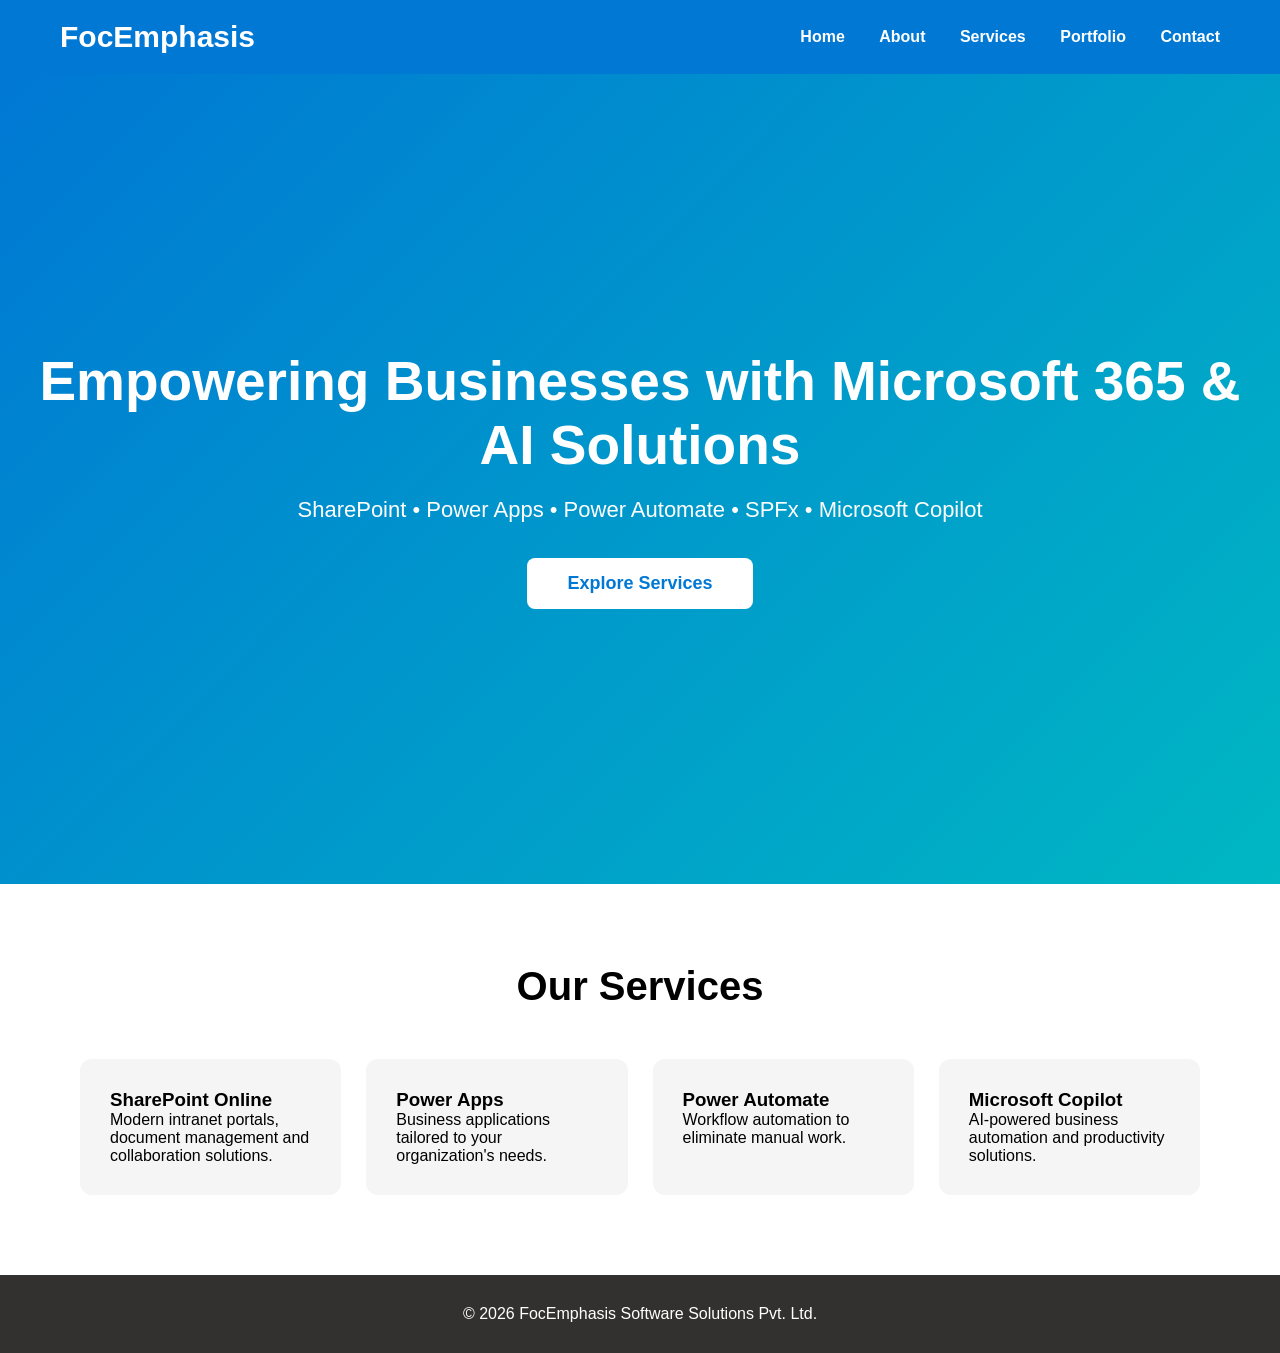
==== index.html @ 1444a5cd "Add files via upload" ====
<!DOCTYPE html>
<html lang="en">
<head>
<meta charset="UTF-8">
<meta name="viewport" content="width=device-width, initial-scale=1.0">

<title>FocEmphasis Software Solutions</title>

<style>

*{
margin:0;
padding:0;
box-sizing:border-box;
font-family:Segoe UI, sans-serif;
}

body{
background:#f5f7fa;
}

header{
background:#0078D4;
padding:20px 60px;
display:flex;
justify-content:space-between;
align-items:center;
color:white;
}

header h2{
font-size:30px;
}

nav a{
color:white;
text-decoration:none;
margin-left:30px;
font-weight:600;
}

.hero{

height:90vh;
display:flex;
justify-content:center;
align-items:center;
text-align:center;
background:linear-gradient(135deg,#0078D4,#00B7C3);
color:white;
padding:20px;

}

.hero h1{

font-size:55px;
margin-bottom:20px;

}

.hero p{

font-size:22px;
margin-bottom:35px;

}

button{

background:white;
color:#0078D4;
padding:15px 40px;
border:none;
border-radius:8px;
font-size:18px;
cursor:pointer;
font-weight:bold;

}

button:hover{

background:#e6f3ff;

}

.services{

padding:80px;
background:white;

}

.services h2{

text-align:center;
margin-bottom:50px;
font-size:40px;

}

.cards{

display:grid;
grid-template-columns:repeat(auto-fit,minmax(250px,1fr));
gap:25px;

}

.card{

background:#f5f5f5;
padding:30px;
border-radius:12px;
transition:.3s;

}

.card:hover{

transform:translateY(-8px);
box-shadow:0 10px 20px rgba(0,0,0,.15);

}

footer{

background:#323130;
color:white;
text-align:center;
padding:30px;

}

</style>

</head>

<body>

<header>

<h2>FocEmphasis</h2>

<nav>

<a href="#">Home</a>

<a href="#">About</a>

<a href="#">Services</a>

<a href="#">Portfolio</a>

<a href="#">Contact</a>

</nav>

</header>

<section class="hero">

<div>

<h1>Empowering Businesses with Microsoft 365 & AI Solutions</h1>

<p>SharePoint • Power Apps • Power Automate • SPFx • Microsoft Copilot</p>

<button>Explore Services</button>

</div>

</section>

<section class="services">

<h2>Our Services</h2>

<div class="cards">

<div class="card">
<h3>SharePoint Online</h3>
<p>Modern intranet portals, document management and collaboration solutions.</p>
</div>

<div class="card">
<h3>Power Apps</h3>
<p>Business applications tailored to your organization's needs.</p>
</div>

<div class="card">
<h3>Power Automate</h3>
<p>Workflow automation to eliminate manual work.</p>
</div>

<div class="card">
<h3>Microsoft Copilot</h3>
<p>AI-powered business automation and productivity solutions.</p>
</div>

</div>

</section>

<footer>

<p>© 2026 FocEmphasis Software Solutions Pvt. Ltd.</p>

</footer>

</body>
</html>
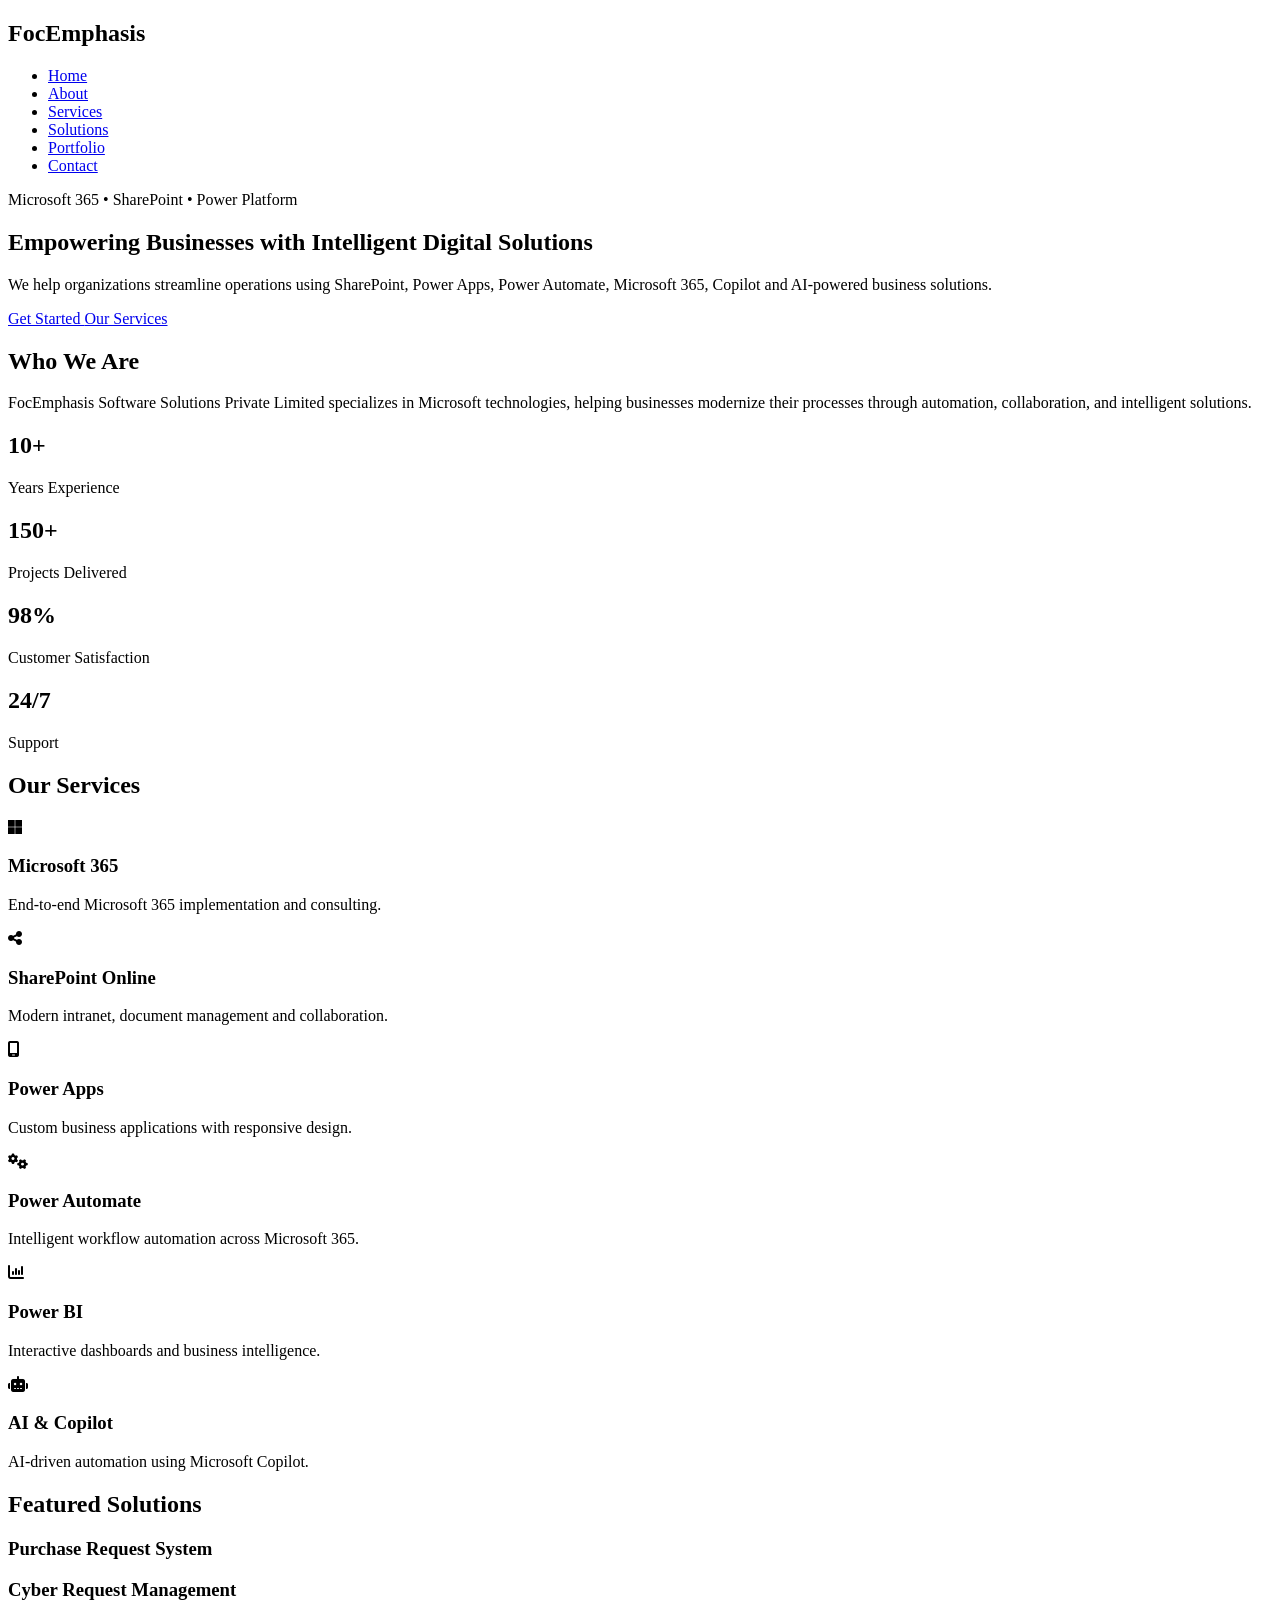
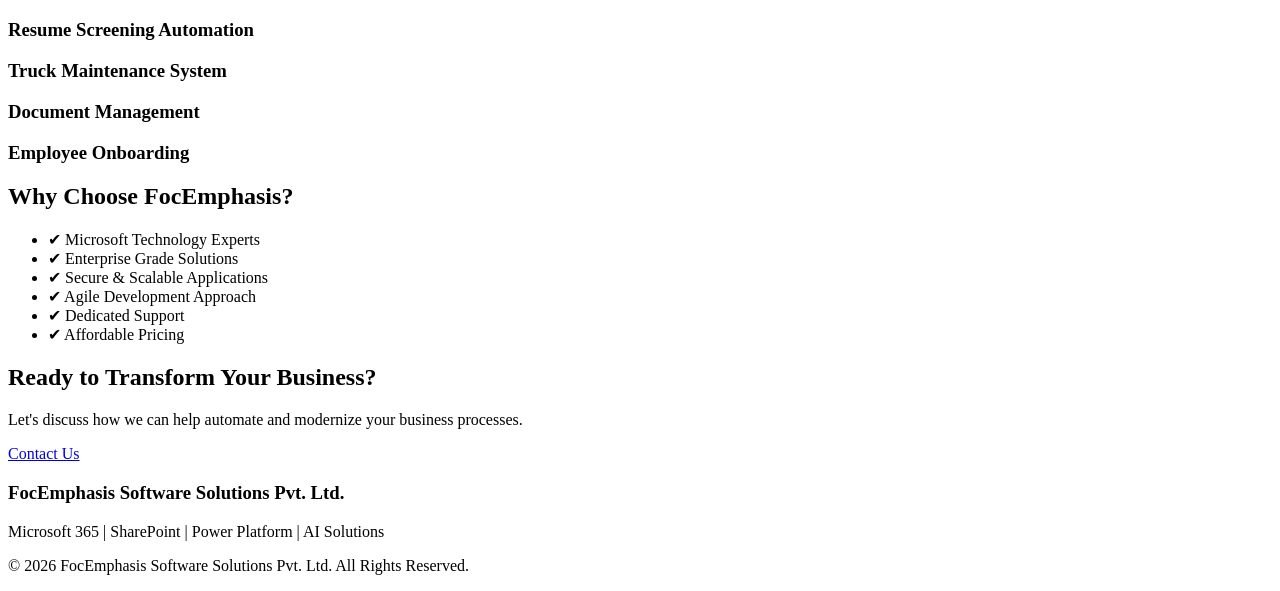
==== commit 7bf059de: "Add files via upload" ====
--- a/index.html
+++ b/index.html
@@ -1,213 +1,435 @@
 <!DOCTYPE html>
 <html lang="en">
+
 <head>
-<meta charset="UTF-8">
-<meta name="viewport" content="width=device-width, initial-scale=1.0">
-
-<title>FocEmphasis Software Solutions</title>
-
-<style>
-
-*{
-margin:0;
-padding:0;
-box-sizing:border-box;
-font-family:Segoe UI, sans-serif;
-}
-
-body{
-background:#f5f7fa;
-}
-
-header{
-background:#0078D4;
-padding:20px 60px;
-display:flex;
-justify-content:space-between;
-align-items:center;
-color:white;
-}
-
-header h2{
-font-size:30px;
-}
-
-nav a{
-color:white;
-text-decoration:none;
-margin-left:30px;
-font-weight:600;
-}
-
-.hero{
-
-height:90vh;
-display:flex;
-justify-content:center;
-align-items:center;
-text-align:center;
-background:linear-gradient(135deg,#0078D4,#00B7C3);
-color:white;
-padding:20px;
-
-}
-
-.hero h1{
-
-font-size:55px;
-margin-bottom:20px;
-
-}
-
-.hero p{
-
-font-size:22px;
-margin-bottom:35px;
-
-}
-
-button{
-
-background:white;
-color:#0078D4;
-padding:15px 40px;
-border:none;
-border-radius:8px;
-font-size:18px;
-cursor:pointer;
-font-weight:bold;
-
-}
-
-button:hover{
-
-background:#e6f3ff;
-
-}
-
-.services{
-
-padding:80px;
-background:white;
-
-}
-
-.services h2{
-
-text-align:center;
-margin-bottom:50px;
-font-size:40px;
-
-}
-
-.cards{
-
-display:grid;
-grid-template-columns:repeat(auto-fit,minmax(250px,1fr));
-gap:25px;
-
-}
-
-.card{
-
-background:#f5f5f5;
-padding:30px;
-border-radius:12px;
-transition:.3s;
-
-}
-
-.card:hover{
-
-transform:translateY(-8px);
-box-shadow:0 10px 20px rgba(0,0,0,.15);
-
-}
-
-footer{
-
-background:#323130;
-color:white;
-text-align:center;
-padding:30px;
-
-}
-
-</style>
+
+    <meta charset="UTF-8">
+    <meta name="viewport" content="width=device-width, initial-scale=1.0">
+
+    <title>FocEmphasis Software Solutions Pvt. Ltd.</title>
+
+    <meta name="description"
+        content="Microsoft 365, SharePoint, Power Platform, AI and Business Process Automation Services">
+
+    <link rel="stylesheet" href="assets/css/style.css">
+
+    <link rel="preconnect" href="https://fonts.googleapis.com">
+
+    <link rel="preconnect" href="https://fonts.gstatic.com" crossorigin>
+
+    <link href="https://fonts.googleapis.com/css2?family=Poppins:wght@300;400;500;600;700&display=swap"
+        rel="stylesheet">
+
+    <link rel="stylesheet"
+        href="https://cdnjs.cloudflare.com/ajax/libs/font-awesome/6.7.2/css/all.min.css">
 
 </head>
 
 <body>
 
-<header>
-
-<h2>FocEmphasis</h2>
-
-<nav>
-
-<a href="#">Home</a>
-
-<a href="#">About</a>
-
-<a href="#">Services</a>
-
-<a href="#">Portfolio</a>
-
-<a href="#">Contact</a>
-
-</nav>
-
-</header>
-
-<section class="hero">
-
-<div>
-
-<h1>Empowering Businesses with Microsoft 365 & AI Solutions</h1>
-
-<p>SharePoint • Power Apps • Power Automate • SPFx • Microsoft Copilot</p>
-
-<button>Explore Services</button>
-
-</div>
-
-</section>
-
-<section class="services">
-
-<h2>Our Services</h2>
-
-<div class="cards">
-
-<div class="card">
-<h3>SharePoint Online</h3>
-<p>Modern intranet portals, document management and collaboration solutions.</p>
-</div>
-
-<div class="card">
-<h3>Power Apps</h3>
-<p>Business applications tailored to your organization's needs.</p>
-</div>
-
-<div class="card">
-<h3>Power Automate</h3>
-<p>Workflow automation to eliminate manual work.</p>
-</div>
-
-<div class="card">
-<h3>Microsoft Copilot</h3>
-<p>AI-powered business automation and productivity solutions.</p>
-</div>
-
-</div>
-
-</section>
-
-<footer>
-
-<p>© 2026 FocEmphasis Software Solutions Pvt. Ltd.</p>
-
-</footer>
+    <!-- ========================= -->
+    <!-- Header -->
+    <!-- ========================= -->
+
+    <header>
+
+        <div class="container">
+
+            <div class="logo">
+
+                <h2>FocEmphasis</h2>
+
+            </div>
+
+            <nav>
+
+                <ul>
+
+                    <li><a href="#">Home</a></li>
+
+                    <li><a href="about.html">About</a></li>
+
+                    <li><a href="services.html">Services</a></li>
+
+                    <li><a href="solutions.html">Solutions</a></li>
+
+                    <li><a href="portfolio.html">Portfolio</a></li>
+
+                    <li><a href="contact.html">Contact</a></li>
+
+                </ul>
+
+            </nav>
+
+        </div>
+
+    </header>
+
+    <!-- ========================= -->
+    <!-- Hero -->
+    <!-- ========================= -->
+
+    <section class="hero">
+
+        <div class="container hero-content">
+
+            <div>
+
+                <span class="tag">
+
+                    Microsoft 365 • SharePoint • Power Platform
+
+                </span>
+
+                <h1>
+
+                    Empowering Businesses with Intelligent Digital Solutions
+
+                </h1>
+
+                <p>
+
+                    We help organizations streamline operations using
+                    SharePoint, Power Apps, Power Automate, Microsoft 365,
+                    Copilot and AI-powered business solutions.
+
+                </p>
+
+                <div class="hero-buttons">
+
+                    <a href="contact.html" class="btn-primary">
+
+                        Get Started
+
+                    </a>
+
+                    <a href="services.html" class="btn-secondary">
+
+                        Our Services
+
+                    </a>
+
+                </div>
+
+            </div>
+
+        </div>
+
+    </section>
+
+    <!-- ========================= -->
+    <!-- About -->
+    <!-- ========================= -->
+
+    <section class="about-preview">
+
+        <div class="container">
+
+            <h2>Who We Are</h2>
+
+            <p>
+
+                FocEmphasis Software Solutions Private Limited specializes in
+                Microsoft technologies, helping businesses modernize their
+                processes through automation, collaboration, and intelligent
+                solutions.
+
+            </p>
+
+        </div>
+
+    </section>
+
+    <!-- ========================= -->
+    <!-- Statistics -->
+    <!-- ========================= -->
+
+    <section class="stats">
+
+        <div class="container stats-grid">
+
+            <div>
+
+                <h2>10+</h2>
+
+                <p>Years Experience</p>
+
+            </div>
+
+            <div>
+
+                <h2>150+</h2>
+
+                <p>Projects Delivered</p>
+
+            </div>
+
+            <div>
+
+                <h2>98%</h2>
+
+                <p>Customer Satisfaction</p>
+
+            </div>
+
+            <div>
+
+                <h2>24/7</h2>
+
+                <p>Support</p>
+
+            </div>
+
+        </div>
+
+    </section>
+
+    <!-- ========================= -->
+    <!-- Services -->
+    <!-- ========================= -->
+
+    <section class="services">
+
+        <div class="container">
+
+            <h2>Our Services</h2>
+
+            <div class="card-grid">
+
+                <div class="card">
+
+                    <i class="fa-brands fa-microsoft"></i>
+
+                    <h3>Microsoft 365</h3>
+
+                    <p>
+
+                        End-to-end Microsoft 365 implementation and consulting.
+
+                    </p>
+
+                </div>
+
+                <div class="card">
+
+                    <i class="fa-solid fa-share-nodes"></i>
+
+                    <h3>SharePoint Online</h3>
+
+                    <p>
+
+                        Modern intranet, document management and collaboration.
+
+                    </p>
+
+                </div>
+
+                <div class="card">
+
+                    <i class="fa-solid fa-mobile-screen"></i>
+
+                    <h3>Power Apps</h3>
+
+                    <p>
+
+                        Custom business applications with responsive design.
+
+                    </p>
+
+                </div>
+
+                <div class="card">
+
+                    <i class="fa-solid fa-gears"></i>
+
+                    <h3>Power Automate</h3>
+
+                    <p>
+
+                        Intelligent workflow automation across Microsoft 365.
+
+                    </p>
+
+                </div>
+
+                <div class="card">
+
+                    <i class="fa-solid fa-chart-column"></i>
+
+                    <h3>Power BI</h3>
+
+                    <p>
+
+                        Interactive dashboards and business intelligence.
+
+                    </p>
+
+                </div>
+
+                <div class="card">
+
+                    <i class="fa-solid fa-robot"></i>
+
+                    <h3>AI & Copilot</h3>
+
+                    <p>
+
+                        AI-driven automation using Microsoft Copilot.
+
+                    </p>
+
+                </div>
+
+            </div>
+
+        </div>
+
+    </section>
+
+    <!-- ========================= -->
+    <!-- Solutions -->
+    <!-- ========================= -->
+
+    <section class="solutions">
+
+        <div class="container">
+
+            <h2>Featured Solutions</h2>
+
+            <div class="card-grid">
+
+                <div class="card">
+
+                    <h3>Purchase Request System</h3>
+
+                </div>
+
+                <div class="card">
+
+                    <h3>Cyber Request Management</h3>
+
+                </div>
+
+                <div class="card">
+
+                    <h3>Resume Screening Automation</h3>
+
+                </div>
+
+                <div class="card">
+
+                    <h3>Truck Maintenance System</h3>
+
+                </div>
+
+                <div class="card">
+
+                    <h3>Document Management</h3>
+
+                </div>
+
+                <div class="card">
+
+                    <h3>Employee Onboarding</h3>
+
+                </div>
+
+            </div>
+
+        </div>
+
+    </section>
+
+    <!-- ========================= -->
+    <!-- Why Choose Us -->
+    <!-- ========================= -->
+
+    <section class="why-us">
+
+        <div class="container">
+
+            <h2>Why Choose FocEmphasis?</h2>
+
+            <ul>
+
+                <li>✔ Microsoft Technology Experts</li>
+
+                <li>✔ Enterprise Grade Solutions</li>
+
+                <li>✔ Secure & Scalable Applications</li>
+
+                <li>✔ Agile Development Approach</li>
+
+                <li>✔ Dedicated Support</li>
+
+                <li>✔ Affordable Pricing</li>
+
+            </ul>
+
+        </div>
+
+    </section>
+
+    <!-- ========================= -->
+    <!-- CTA -->
+    <!-- ========================= -->
+
+    <section class="cta">
+
+        <div class="container">
+
+            <h2>
+
+                Ready to Transform Your Business?
+
+            </h2>
+
+            <p>
+
+                Let's discuss how we can help automate and modernize your
+                business processes.
+
+            </p>
+
+            <a href="contact.html" class="btn-primary">
+
+                Contact Us
+
+            </a>
+
+        </div>
+
+    </section>
+
+    <!-- ========================= -->
+    <!-- Footer -->
+    <!-- ========================= -->
+
+    <footer>
+
+        <div class="container">
+
+            <h3>FocEmphasis Software Solutions Pvt. Ltd.</h3>
+
+            <p>
+
+                Microsoft 365 | SharePoint | Power Platform | AI Solutions
+
+            </p>
+
+            <p>
+
+                © 2026 FocEmphasis Software Solutions Pvt. Ltd.
+                All Rights Reserved.
+
+            </p>
+
+        </div>
+
+    </footer>
+
+    <script src="js/script.js"></script>
 
 </body>
+
 </html>
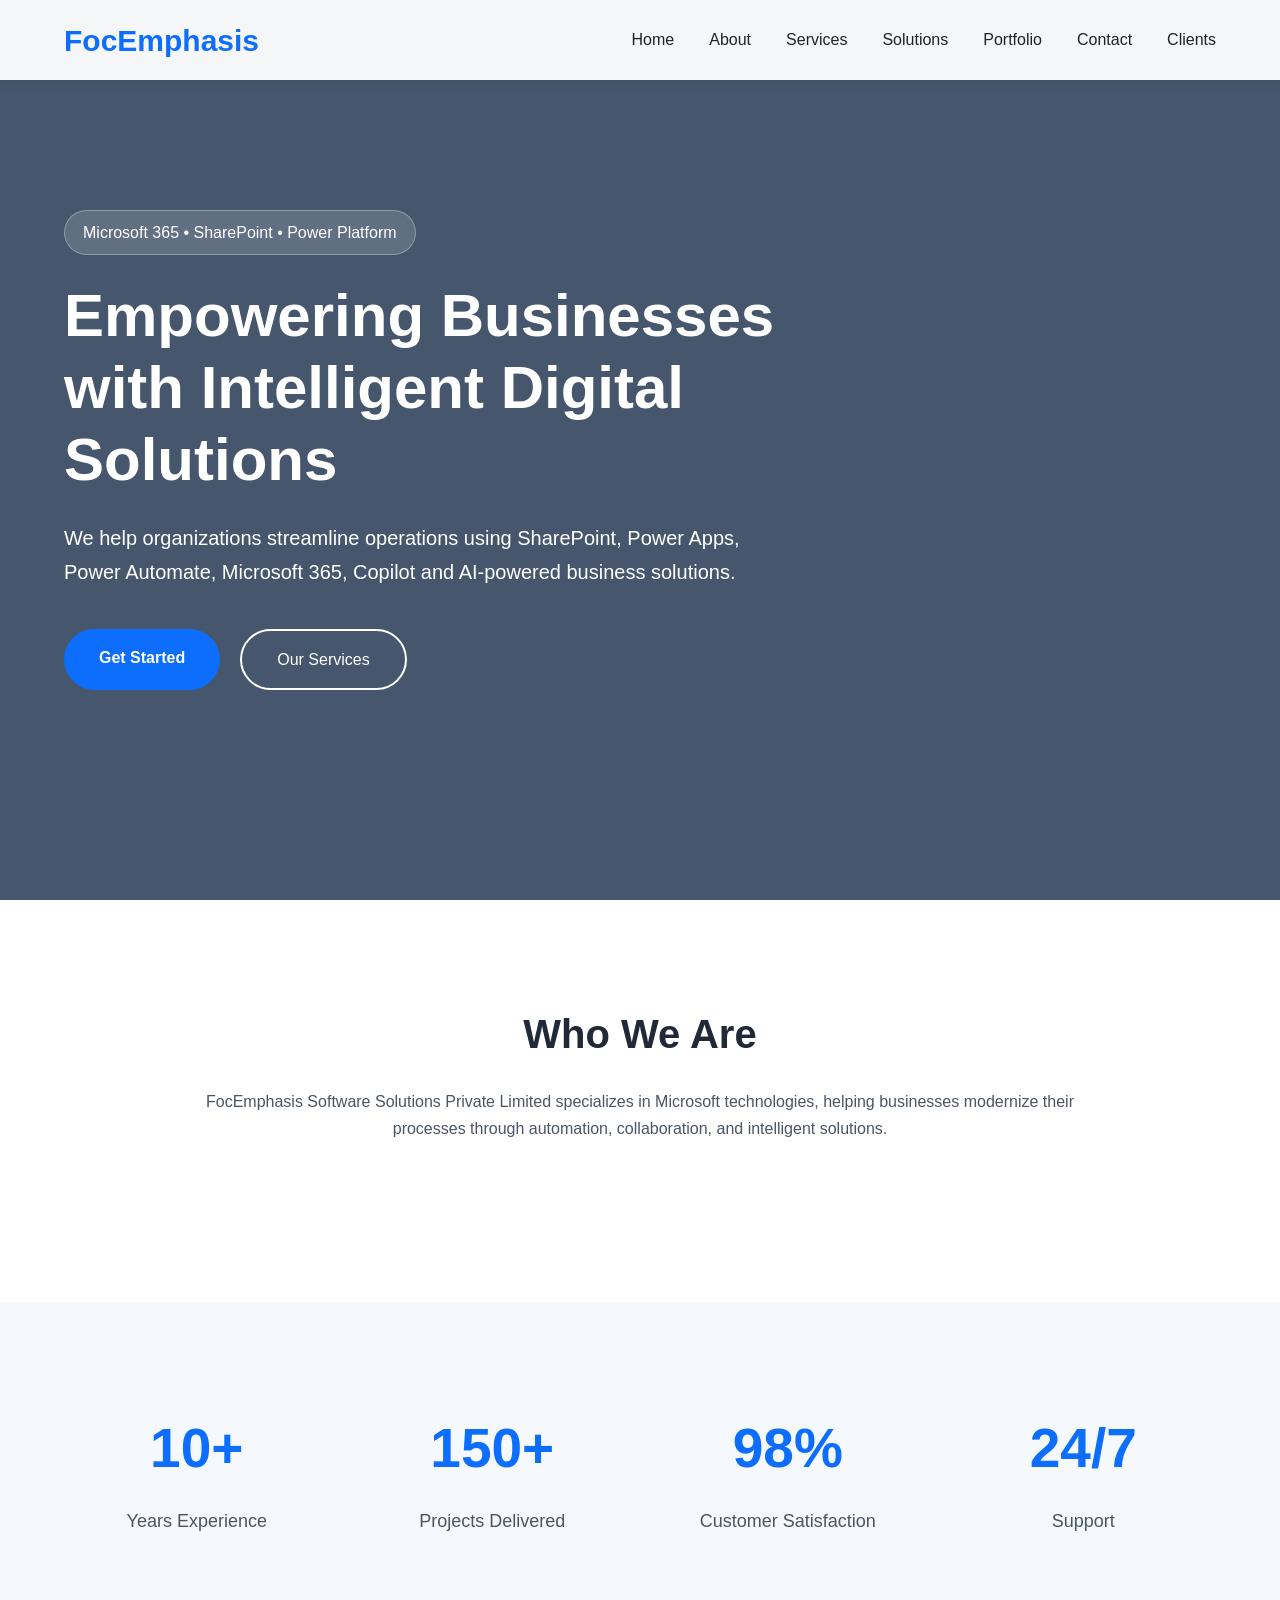
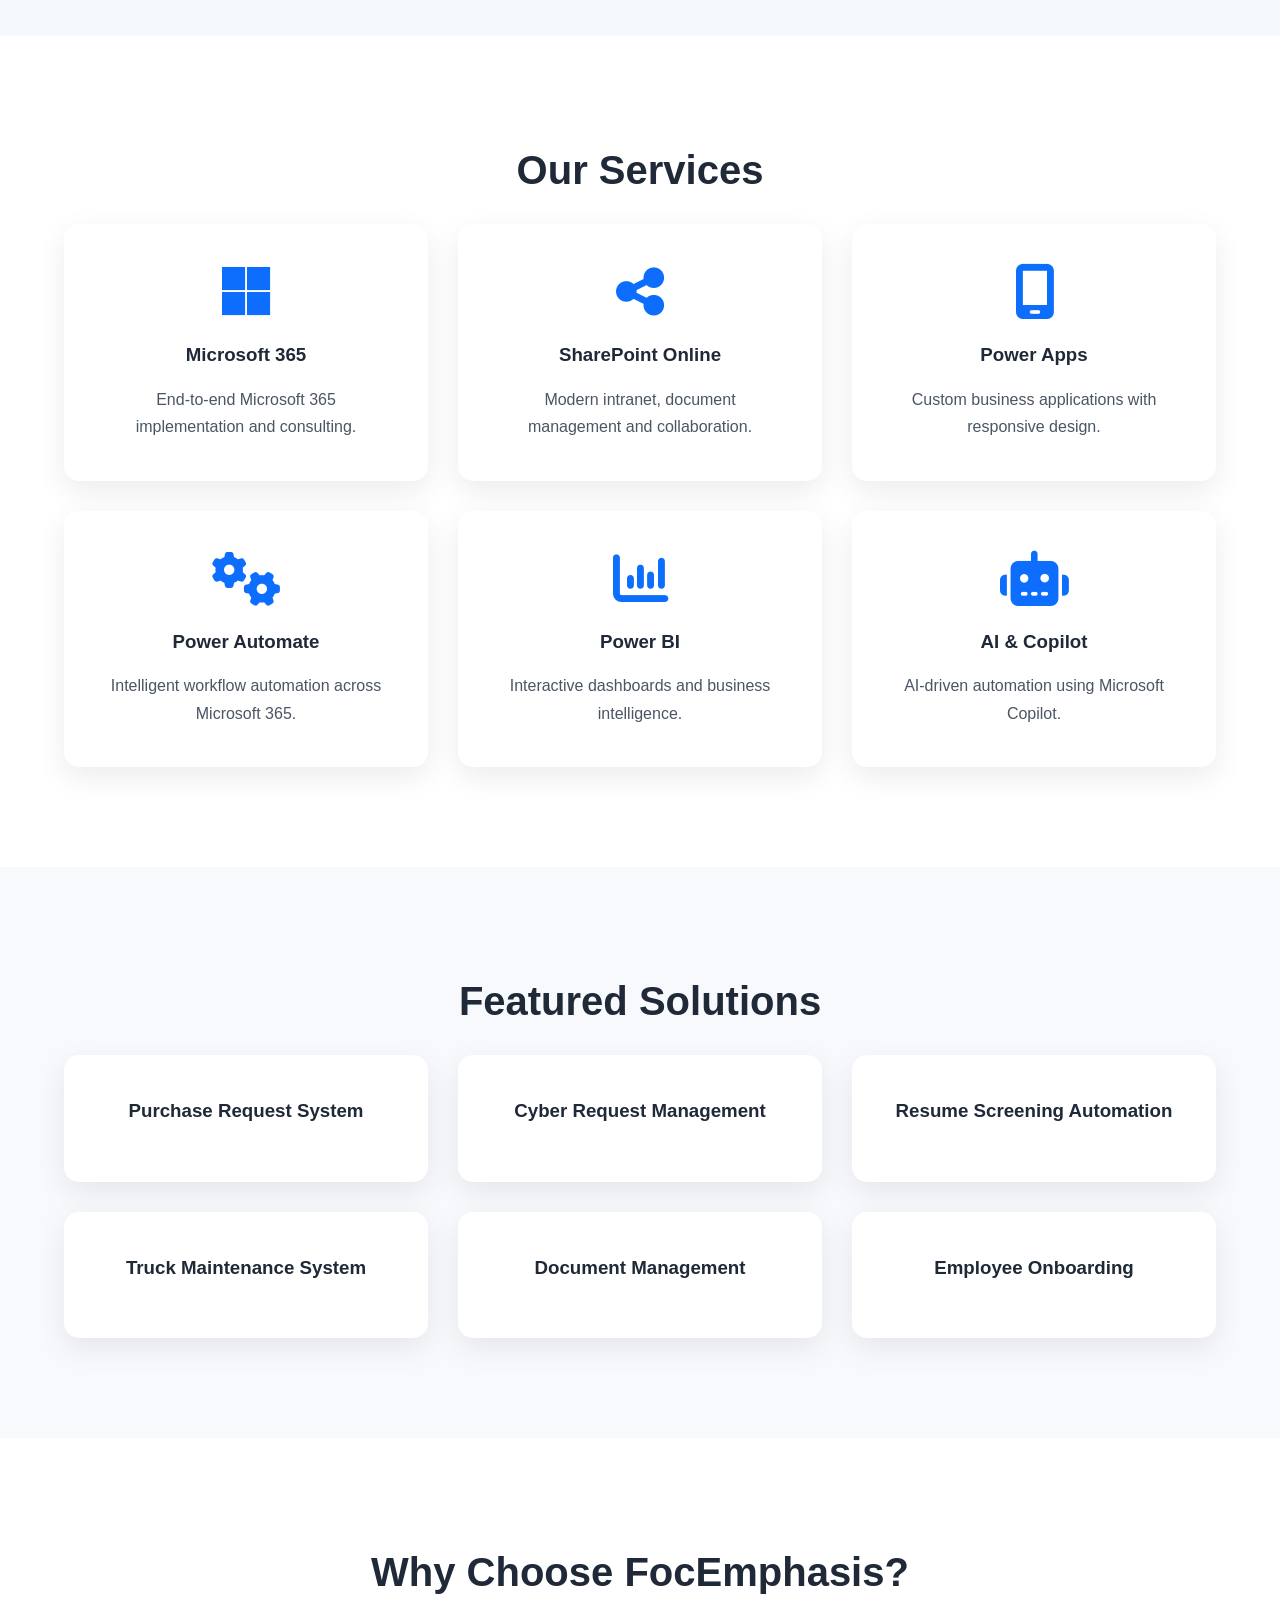
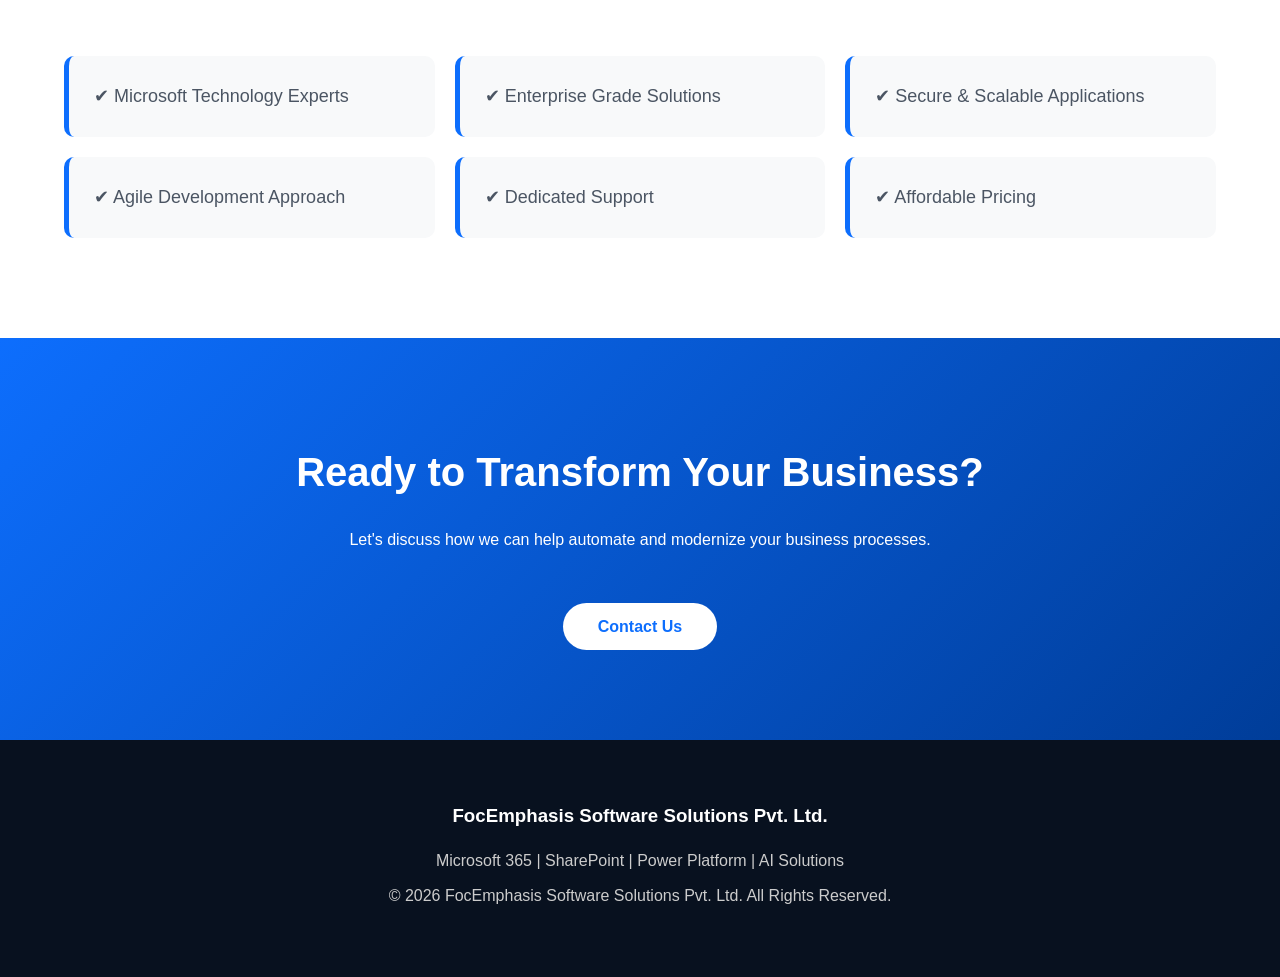
==== commit 44442006: "Add files via upload" ====
--- a/index.html
+++ b/index.html
@@ -25,6 +25,7 @@
 
 </head>
 
+
 <body>
 
     <!-- ========================= -->
@@ -56,6 +57,8 @@
                     <li><a href="portfolio.html">Portfolio</a></li>
 
                     <li><a href="contact.html">Contact</a></li>
+
+                    <li><a href="clients.html">Clients</a></li>
 
                 </ul>
 
@@ -428,7 +431,8 @@
 
     </footer>
 
-    <script src="js/script.js"></script>
+    
+    <script src="assets/js/script.js"></script>
 
 </body>
 
--- a/assets/css/style.css
+++ b/assets/css/style.css
@@ -0,0 +1,666 @@
+/* ===========================================
+   FocEmphasis Software Solutions
+   style.css
+=========================================== */
+
+:root{
+    --primary:#0d6efd;
+    --secondary:#0b5ed7;
+    --dark:#0b1320;
+    --light:#f8f9fa;
+    --white:#ffffff;
+    --text:#4b5563;
+    --heading:#1f2937;
+    --success:#20c997;
+    --border:#e5e7eb;
+    --shadow:0 10px 30px rgba(0,0,0,.08);
+    --radius:15px;
+    --transition:.35s ease;
+}
+
+*{
+    margin:0;
+    padding:0;
+    box-sizing:border-box;
+}
+
+html{
+    scroll-behavior:smooth;
+}
+
+body{
+    font-family:'Poppins',sans-serif;
+    color:var(--text);
+    background:#fff;
+    line-height:1.7;
+}
+
+img{
+    max-width:100%;
+    display:block;
+}
+
+a{
+    text-decoration:none;
+}
+
+ul{
+    list-style:none;
+}
+
+.container{
+    width:90%;
+    max-width:1280px;
+    margin:auto;
+}
+
+/*=========================
+Header
+==========================*/
+
+header{
+    position:fixed;
+    top:0;
+    left:0;
+    width:100%;
+    z-index:999;
+    background:rgba(255,255,255,.95);
+    backdrop-filter:blur(10px);
+    box-shadow:0 3px 15px rgba(0,0,0,.08);
+}
+
+header .container{
+    display:flex;
+    justify-content:space-between;
+    align-items:center;
+    height:80px;
+}
+
+.logo h2{
+    color:var(--primary);
+    font-size:30px;
+    font-weight:700;
+}
+
+nav ul{
+    display:flex;
+    align-items:center;
+    gap:35px;
+}
+
+nav ul li a{
+    color:#222;
+    font-weight:500;
+    transition:.3s;
+}
+
+nav ul li a:hover{
+    color:var(--primary);
+}
+
+/*=========================
+Hero
+==========================*/
+
+.hero{
+
+    min-height:100vh;
+
+    background:
+    linear-gradient(rgba(7,30,60,.75),rgba(7,30,60,.75)),
+    url("../images/hero.jpg") center/cover no-repeat;
+
+    display:flex;
+    align-items:center;
+
+}
+
+.hero-content{
+
+    color:#fff;
+
+}
+
+.tag{
+
+    display:inline-block;
+
+    padding:8px 18px;
+
+    background:rgba(255,255,255,.15);
+
+    border:1px solid rgba(255,255,255,.3);
+
+    border-radius:30px;
+
+    margin-bottom:25px;
+
+    backdrop-filter:blur(8px);
+
+}
+
+.hero h1{
+
+    font-size:60px;
+
+    line-height:1.2;
+
+    margin-bottom:25px;
+
+    max-width:800px;
+
+}
+
+.hero p{
+
+    font-size:20px;
+
+    max-width:700px;
+
+    margin-bottom:40px;
+
+}
+
+.hero-buttons{
+
+    display:flex;
+
+    gap:20px;
+
+}
+
+.btn-primary{
+
+    background:var(--primary);
+
+    color:#fff;
+
+    padding:15px 35px;
+
+    border-radius:50px;
+
+    transition:var(--transition);
+
+    font-weight:600;
+
+}
+
+.btn-primary:hover{
+
+    background:var(--secondary);
+
+    transform:translateY(-3px);
+
+}
+
+.btn-secondary{
+
+    border:2px solid #fff;
+
+    color:#fff;
+
+    padding:15px 35px;
+
+    border-radius:50px;
+
+    transition:.3s;
+
+}
+
+.btn-secondary:hover{
+
+    background:#fff;
+
+    color:#111;
+
+}
+
+/*=========================
+Sections
+==========================*/
+
+section{
+
+    padding:100px 0;
+
+}
+
+section h2{
+
+    text-align:center;
+
+    font-size:40px;
+
+    color:var(--heading);
+
+    margin-bottom:20px;
+
+}
+
+section> .container>p{
+
+    max-width:900px;
+
+    margin:auto;
+
+    text-align:center;
+
+    margin-bottom:60px;
+
+}
+
+/*=========================
+Cards
+==========================*/
+
+.card-grid{
+
+    display:grid;
+
+    grid-template-columns:repeat(auto-fit,minmax(280px,1fr));
+
+    gap:30px;
+
+}
+
+.card{
+
+    background:#fff;
+
+    padding:40px;
+
+    border-radius:var(--radius);
+
+    box-shadow:var(--shadow);
+
+    transition:var(--transition);
+
+    text-align:center;
+
+}
+
+.card:hover{
+
+    transform:translateY(-12px);
+
+}
+
+.card i{
+
+    font-size:55px;
+
+    color:var(--primary);
+
+    margin-bottom:20px;
+
+}
+
+.card h3{
+
+    color:var(--heading);
+
+    margin-bottom:15px;
+
+}
+
+.card p{
+
+    color:var(--text);
+
+}
+
+/*=========================
+Statistics
+==========================*/
+
+.stats{
+
+    background:#f5f8fc;
+
+}
+
+.stats-grid{
+
+    display:grid;
+
+    grid-template-columns:repeat(auto-fit,minmax(220px,1fr));
+
+    gap:30px;
+
+    text-align:center;
+
+}
+
+.stats-grid h2{
+
+    font-size:55px;
+
+    color:var(--primary);
+
+    margin-bottom:10px;
+
+}
+
+.stats-grid p{
+
+    font-size:18px;
+
+}
+
+/*=========================
+About
+==========================*/
+
+.about-preview{
+
+    background:#fff;
+
+}
+
+/*=========================
+Solutions
+==========================*/
+
+.solutions{
+
+    background:#f7f9fc;
+
+}
+
+/*=========================
+Why Choose Us
+==========================*/
+
+.why-us{
+
+    background:#fff;
+
+}
+
+.why-us ul{
+
+    display:grid;
+
+    grid-template-columns:repeat(auto-fit,minmax(280px,1fr));
+
+    gap:20px;
+
+    margin-top:50px;
+
+}
+
+.why-us li{
+
+    padding:25px;
+
+    border-left:5px solid var(--primary);
+
+    background:#f8f9fa;
+
+    border-radius:10px;
+
+    font-size:18px;
+
+}
+
+/*=========================
+CTA
+==========================*/
+
+.cta{
+
+    background:linear-gradient(135deg,#0d6efd,#003d99);
+
+    text-align:center;
+
+    color:#fff;
+
+}
+
+.cta h2{
+
+    color:#fff;
+
+    margin-bottom:20px;
+
+}
+
+.cta p{
+
+    max-width:700px;
+
+    margin:auto auto 40px;
+
+}
+
+.cta .btn-primary{
+
+    background:#fff;
+
+    color:#0d6efd;
+
+}
+
+.cta .btn-primary:hover{
+
+    background:#f2f2f2;
+
+}
+
+/*=========================
+Footer
+==========================*/
+
+footer{
+
+    background:#08111f;
+
+    color:#ccc;
+
+    text-align:center;
+
+    padding:60px 0;
+
+}
+
+footer h3{
+
+    color:#fff;
+
+    margin-bottom:15px;
+
+}
+
+footer p{
+
+    margin:8px 0;
+
+}
+
+/*=========================
+Scrollbar
+==========================*/
+
+::-webkit-scrollbar{
+
+    width:10px;
+
+}
+
+::-webkit-scrollbar-thumb{
+
+    background:var(--primary);
+
+}
+
+::-webkit-scrollbar-track{
+
+    background:#eee;
+
+}
+
+/*=========================
+Responsive
+==========================*/
+
+@media(max-width:991px){
+
+.hero h1{
+
+font-size:45px;
+
+}
+
+nav ul{
+
+gap:20px;
+
+}
+
+}
+
+@media(max-width:768px){
+
+header .container{
+
+flex-direction:column;
+
+height:auto;
+
+padding:20px 0;
+
+}
+
+nav ul{
+
+flex-wrap:wrap;
+
+justify-content:center;
+
+margin-top:15px;
+
+}
+
+.hero{
+
+text-align:center;
+
+padding-top:120px;
+
+}
+
+.hero-buttons{
+
+justify-content:center;
+
+flex-wrap:wrap;
+
+}
+
+.hero h1{
+
+font-size:36px;
+
+}
+
+.hero p{
+
+font-size:17px;
+
+}
+
+section h2{
+
+font-size:32px;
+
+}
+
+}
+
+@media(max-width:576px){
+
+.hero h1{
+
+font-size:30px;
+
+}
+
+.btn-primary,
+.btn-secondary{
+
+width:100%;
+text-align:center;
+
+}
+
+.card{
+
+padding:30px;
+
+}
+
+.stats-grid h2{
+
+font-size:42px;
+
+}
+
+}
+
+<div class="contact-form">
+
+<div class="row">
+
+<div class="form-group">
+
+<label>Full Name</label>
+
+<input type="text" placeholder="Enter your name">
+
+</div>
+
+<div class="form-group">
+
+<label>Email Address</label>
+
+<input type="email" placeholder="Enter your email">
+
+</div>
+
+</div>
+
+<div class="row">
+
+<div class="form-group">
+
+<label>Phone Number</label>
+
+<input type="text" placeholder="Enter your phone number">
+
+</div>
+
+<div class="form-group">
+
+<label>Subject</label>
+
+<input type="text" placeholder="Enter subject">
+
+</div>
+
+</div>
+
+<div class="form-group">
+
+<label>Message</label>
+
+<textarea placeholder="Write your message"></textarea>
+
+</div>
+
+<button class="btn-primary">
+
+Send Message
+
+</button>
+
+</div>
